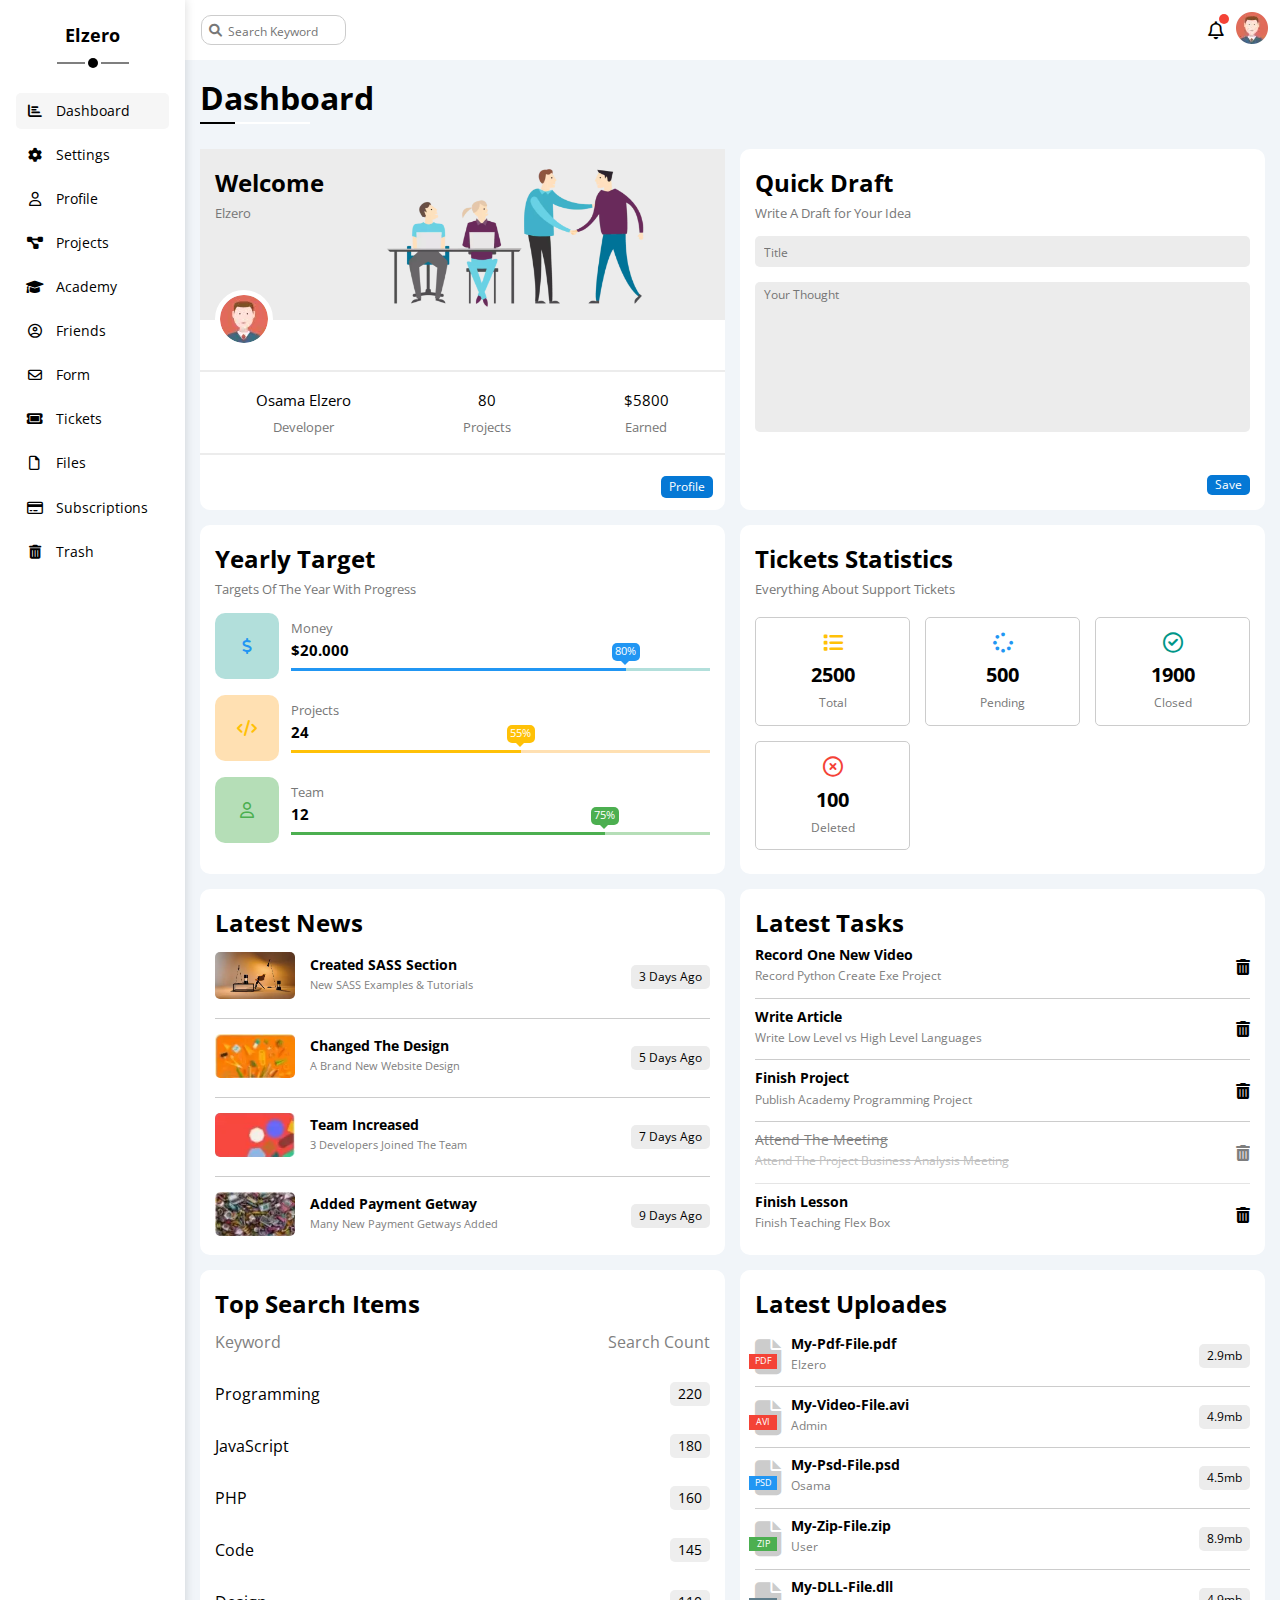
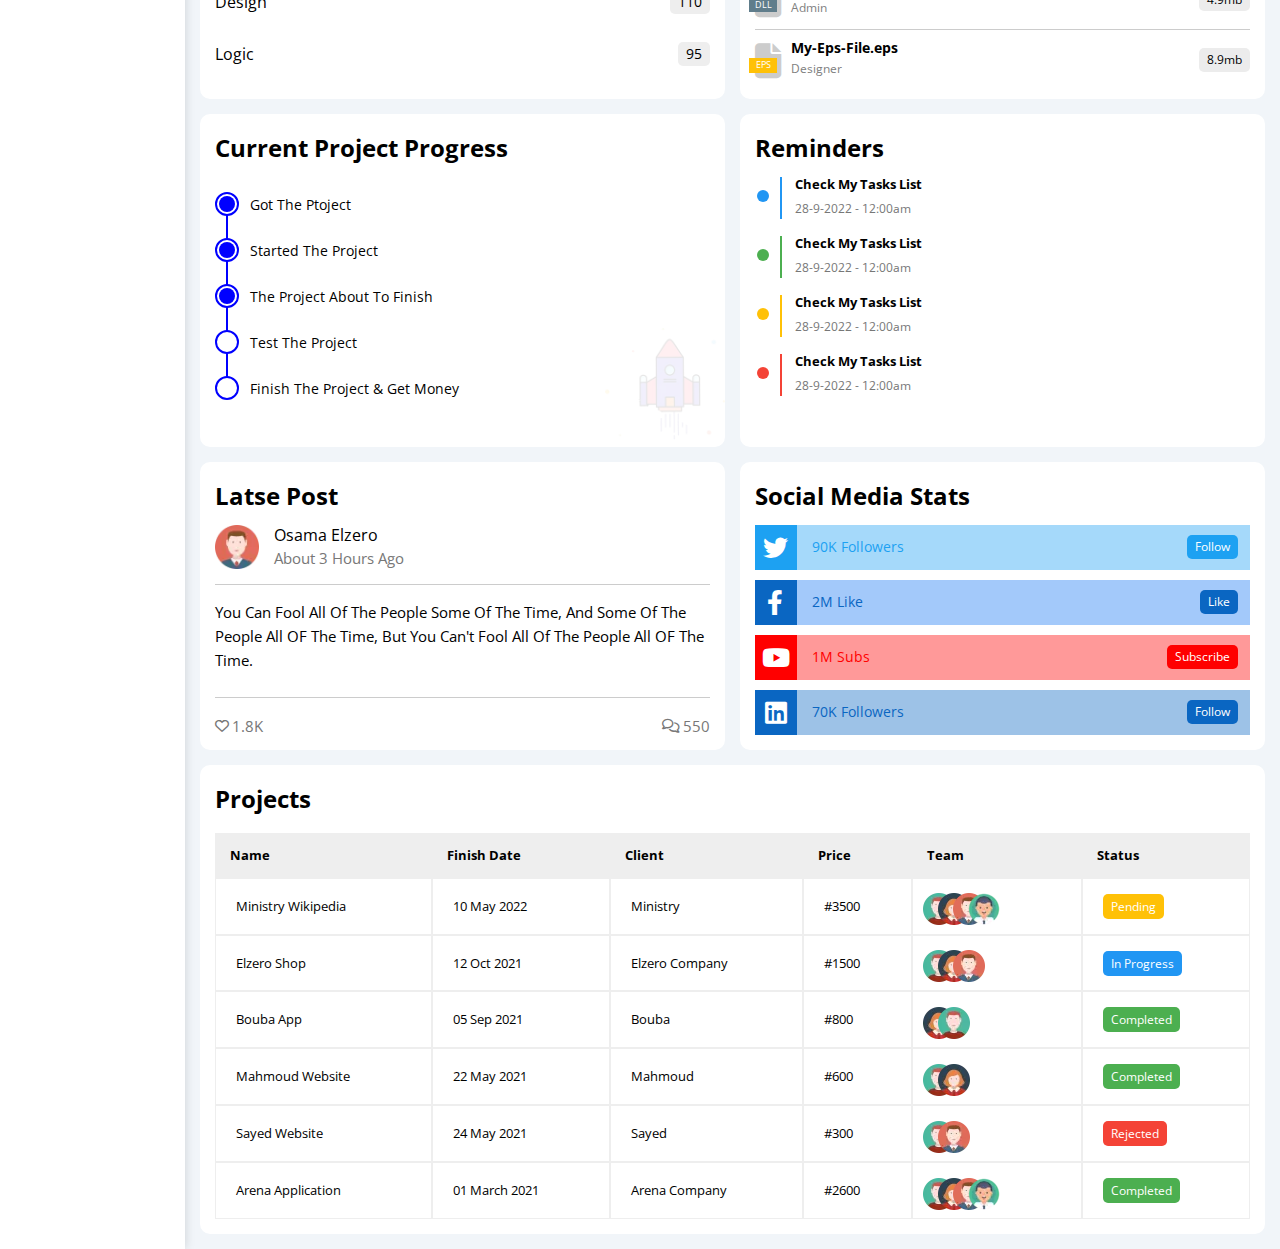
==== index.html @ 7b5e1d6e "Dashboard" ====
<!DOCTYPE html>
<html lang="en">
  <head>
    <meta charset="UTF-8">
    <meta name="description" content="Dashboard">
    <meta name="keywords" content="HTML, CSS">
    <meta name="author" content="Galhoum">
    <meta http-equiv="X-UA-Compatible" content="IE=edge">
    <meta name="viewport" content="width=device-width, initial-scale=1.0">
    <title>Dashboard</title>
    <!-- Render All Elements Normally -->
    <link rel="stylesheet" href="css/normalize.css">
    <!-- Font Awesome Library -->
    <link rel="stylesheet" href="css/all.min.css">
    <!-- Main Template CSS File -->
    <link rel="stylesheet" href="css/main.css">
    <!-- Google Fonts -->
    <link rel="preconnect" href="https://fonts.googleapis.com">
    <link rel="preconnect" href="https://fonts.gstatic.com" crossorigin>
    <link href="https://fonts.googleapis.com/css2?family=Open+Sans:wght@300;500&display=swap" rel="stylesheet">
  </head>
  <body>
    <!-- Start Parent -->
    <section class="parent">
      <div class="side-nav">
        <div class="title">
          <p class="name">Elzero</p>
          <p class="solid-circle"></p>
        </div>
        <ul>
          <li class="active"><a href="index.html"><i class="fa-solid fa-chart-bar fa-fw"></i><span>Dashboard</span></a></li>
          <li><a href="settings.html"><i class="fa-sharp fa-solid fa-gear fa-fw"></i><span>Settings</span></a></li>
          <li><a href="profile.html"><i class="fa-regular fa-user fa-fw"></i><span>Profile</span></a></li>
          <li><a href="projects.html"><i class="fa-solid fa-diagram-project fa-fw"></i><span>Projects</span></a></li>
          <li><a href="courses.html"><i class="fa-solid fa-graduation-cap fa-fw"></i><span>Academy</span></a></li>
          <li><a href="friends.html"><i class="fa-regular fa-circle-user fa-fw"></i><span>Friends</span></a></li>
          <li><a href=""><i class="fa-regular fa-envelope fa-fw"></i><span>Form</span></a></li>
          <li><a href="plans.html"><i class="fa-solid fa-ticket fa-fw"></i><span>Tickets</span></a></li>
          <li><a href="files.html"><i class="fa-regular fa-file fa-fw"></i><span>Files</span></a></li>
          <li><a href=""><i class="fa-regular fa-credit-card fa-fw"></i><span>Subscriptions</span></a></li>
          <li><a href=""><i class="fa-solid fa-trash-can fa-fw"></i><span>Trash</span></a></li>
        </ul>
      </div>
      <div class="content">
        <div class="main-nav">
        <form action="#" method="post">
          <i class="fa-solid fa-magnifying-glass"></i>
          <input type="search" name="search" placeholder="Search Keyword">
        </form>
        <div class="user">
          <i class="fa-regular fa-bell"></i>
          <div class="user-image">
            <a href="profile.html"><img src="images/user-img.webp" alt="user image"></a>
          </div>
        </div>
        </div>
        <div class="main-heading">
          <h1>Dashboard</h1>
          <hr/>
        </div>
        <div class="boxes">
          <div class="box card-one">
            <div class="greeting">
              <div class="box-heading">
                <h2>Welcome</h2>
                <p>Elzero</p>
              </div>
              <div class="greeting-image">
                <img src="images/greeting.webp" alt="greeting image">
              </div>
            </div>
            <div class="details">
              <img src="images/box-user-image.webp" alt="box-user-image">
              <div class="data">
                <div>
                  <p>Osama Elzero</p>
                  <p>Developer</p>
                </div>
                <div>
                  <p>80</p>
                  <p>Projects</p>
                </div>
                <div>
                  <p>$5800</p>
                  <p>Earned</p>
                </div>
              </div>
            </div>
            <a href="#">Profile</a>
          </div>
          <div class="box card-two other-boxes">
            <div class="box-heading">
              <h2>Quick Draft</h2>
              <p>Write A Draft for Your Idea</p>
            </div>
            <form action="#" method="post">
              <input type="text" name="title" placeholder="Title">
              <textarea name="thought" cols="30" rows="7" placeholder="Your Thought"></textarea>
              <input type="submit" value="Save">
            </form>
          </div>
          <div class="box card-three other-boxes">
            <div class="box-heading">
              <h2>Yearly Target</h2>
              <p>Targets Of The Year With Progress</p>
            </div>
            <div class="box one">
              <i class="fa-solid fa-dollar-sign"></i>
              <div class="prog-holder">
                <p>Money</p>
                <p>$20.000</p>
                <div class="progress">
                  <span style="width: 80%" class="bg-blue" data-progress="80%"></span>
                </div>
              </div>
            </div>
            <div class="box two">
              <i class="fa-solid fa-code"></i>
              <div class="prog-holder">
                <p>Projects</p>
                <p>24</p>
                <div class="progress">
                  <span style="width: 55%" class="bg-orange" data-progress="55%"></span>
                </div>
              </div>
            </div>
            <div class="box three">
              <i class="fa-regular fa-user"></i>
              <div class="prog-holder">
                <p>Team</p>
                <p>12</p>
                <div class="progress">
                  <span style="width: 75%" class="bg-green" data-progress="75%"></span>
                </div>
              </div>
            </div>
          </div>
          <div class="box card-four other-boxes">
            <div class="box-heading">
              <h2>Tickets Statistics</h2>
              <p>Everything About Support Tickets</p>
            </div>
            <div class="tickets">
              <div class="ticket">
                <i class="list fa-solid fa-list"></i>
                <p>2500</p>
                <p>Total</p>
              </div>
              <div class="ticket">
                <i class="spinner fa-solid fa-spinner"></i>
                <p>500</p>
                <p>Pending</p>
              </div>
              <div class="ticket">
                <i class="check fa-regular fa-circle-check"></i>
                <p>1900</p>
                <p>Closed</p>
              </div>
              <div class="ticket">
                <i class="xmark fa-regular fa-circle-xmark"></i>
                <p>100</p>
                <p>Deleted</p>
              </div>
            </div>
          </div>
          <div class="box card-five other-boxes">
            <h2>Latest News</h2>
            <div class="new">
              <div class="image-text">
                <div class="new-image">
                  <img src="images/news1.webp" alt="news-image">
                </div>
                <div class="text">
                  <p class="title">Created SASS Section</p>
                  <p class="desc">New SASS Examples & Tutorials</p>
                </div>
              </div>
              <p class="time">3 Days Ago</p>
            </div>
            <div class="new">
              <div class="image-text">
                <div class="new-image">
                  <img src="images/news2.webp" alt="news-image">
                </div>
                <div class="text">
                  <p class="title">Changed The Design</p>
                  <p class="desc">A Brand New Website Design</p>
                </div>
              </div>
              <p class="time">5 Days Ago</p>
            </div>
            <div class="new">
              <div class="image-text">
                <div class="new-image">
                  <img src="images/news3.webp" alt="news-image">
                </div>
                <div class="text">
                  <p class="title">Team Increased</p>
                  <p class="desc">3 Developers Joined The Team</p>
                </div>
              </div>
              <p class="time">7 Days Ago</p>
            </div>
            <div class="new">
              <div class="image-text">
                <div class="new-image">
                  <img src="images/news4.webp" alt="news-image">
                </div>
                <div class="text">
                  <p class="title">Added Payment Getway</p>
                  <p class="desc">Many New Payment Getways Added</p>
                </div>
              </div>
              <p class="time">9 Days Ago</p>
            </div>
          </div>
          <div class="box card-six other-boxes">
            <h2>Latest Tasks</h2>
            <div class="task">
              <div class="text">
                <p class="title">Record One New Video</p>
                <p class="desc">Record Python Create Exe Project</p>
              </div>
              <i class="fa-solid fa-trash-can"></i>
            </div>
            <div class="task">
              <div class="text">
                <p class="title">Write Article</p>
                <p class="desc">Write Low Level vs High Level Languages</p>
              </div>
              <i class="fa-solid fa-trash-can"></i>
            </div>
            <div class="task">
              <div class="text">
                <p class="title">Finish Project</p>
                <p class="desc">Publish Academy Programming Project</p>
              </div>
              <i class="fa-solid fa-trash-can"></i>
            </div>
            <div class="task">
              <div class="text">
                <p class="title">Attend The Meeting</p>
                <p class="desc">Attend The Project Business Analysis Meeting</p>
              </div>
              <i class="fa-solid fa-trash-can"></i>
            </div>
            <div class="task">
              <div class="text">
                <p class="title">Finish Lesson</p>
                <p class="desc">Finish Teaching Flex Box</p>
              </div>
              <i class="fa-solid fa-trash-can"></i>
            </div>
          </div>
          <div class="box card-seven other-boxes">
            <h2>Top Search Items</h2>
            <div class="data">
              <p class="name">Keyword</p>
              <p class="count">Search Count</p>
            </div>
            <div class="data">
              <p class="name">Programming</p>
              <p class="count">220</p>
            </div>
            <div class="data">
              <p class="name">JavaScript</p>
              <p class="count">180</p>
            </div>
            <div class="data">
              <p class="name">PHP</p>
              <p class="count">160</p>
            </div>
            <div class="data">
              <p class="name">Code</p>
              <p class="count">145</p>
            </div>
            <div class="data">
              <p class="name">Design</p>
              <p class="count">110</p>
            </div>
            <div class="data">
              <p class="name">Logic</p>
              <p class="count">95</p>
            </div>
          </div>
          <div class="box card-eight other-boxes">
            <h2>Latest Uploades</h2>
            <div class="upload">
              <div class="file-details">
              <div class="file">
                <span class="bg-red">PDF</span>
                <i class="fa-solid fa-file"></i>
              </div>
              <div class="text">
                <p class="title">My-Pdf-File.pdf</p>
                <p class="desc">Elzero</p>
              </div>
              </div>
              <p class="size">2.9mb</p>
            </div>
            <div class="upload">
              <div class="file-details">
                <div class="file">
                  <span class="bg-red">AVI</span>
                  <i class="fa-solid fa-file"></i>
                </div>
                <div class="text">
                  <p class="title">My-Video-File.avi</p>
                  <p class="desc">Admin</p>
                </div>
              </div>
              <p class="size">4.9mb</p>
            </div>
            <div class="upload">
              <div class="file-details">
                <div class="file">
                  <span class="bg-blue">PSD</span>
                  <i class="fa-solid fa-file"></i>
                </div>
                <div class="text" file-name="PSD">
                  <p class="title">My-Psd-File.psd</p>
                  <p class="desc">Osama</p>
                </div>
              </div>
              <p class="size">4.5mb</p>
            </div>
            <div class="upload">
              <div class="file-details">
                <div class="file">
                  <span class="bg-green">ZIP</span>
                  <i class="fa-solid fa-file"></i>
                </div>
                <div class="text" file-name="ZIP">
                  <p class="title">My-Zip-File.zip</p>
                  <p class="desc">User</p>
                </div>
              </div>
              <p class="size">8.9mb</p>
            </div>
            <div class="upload">
              <div class="file-details">
                <div class="file">
                  <span class="bg-gray">DLL</span>
                  <i class="fa-solid fa-file"></i>
                </div>
                <div class="text" file-name="DLL">
                  <p class="title">My-DLL-File.dll</p>
                  <p class="desc">Admin</p>
                </div>
              </div>
              <p class="size">4.9mb</p>
            </div>
            <div class="upload">
              <div class="file-details">
                <div class="file">
                  <span class="bg-orange">EPS</span>
                  <i class="fa-solid fa-file"></i>
                </div>
                <div class="text" file-name="EPS">
                  <p class="title">My-Eps-File.eps</p>
                  <p class="desc">Designer</p>
                </div>
              </div>
              <p class="size">8.9mb</p>
            </div>
          </div>
          <div class="box card-nine other-boxes">
            <h2>Current Project Progress</h2>
            <ul class="progress">
              <li><span class="color"></span>Got The Ptoject</li>
              <li><span class="color"></span>Started The Project</li>
              <li><span class="color"></span>The Project About To Finish</li>
              <li><span class="animate"></span>Test The Project</li>
              <li>Finish The Project & Get Money</li>
            </ul>
            <img src="images/rocket.webp" alt="Rocket">
          </div>
          <div class="box card-ten other-boxes">
            <h2>Reminders</h2>
            <div class="reminder">
              <h5 class="title">Check My Tasks List</h5>
              <p class="date-time">28-9-2022 - 12:00am</p>
            </div>
            <div class="reminder">
              <h5 class="title">Check My Tasks List</h5>
              <p class="date-time">28-9-2022 - 12:00am</p>
            </div>
            <div class="reminder">
              <h5 class="title">Check My Tasks List</h5>
              <p class="date-time">28-9-2022 - 12:00am</p>
            </div>
            <div class="reminder">
              <h5 class="title">Check My Tasks List</h5>
              <p class="date-time">28-9-2022 - 12:00am</p>
            </div>
          </div>
          <div class="box card-eleven other-boxes">
            <h2>Latse Post</h2>
            <div class="user-details">
              <img src="images/box-user-image.webp" alt="user-image">
              <div class="user-data">
                <p class="name">Osama Elzero</p>
                <p class="published-time">About 3 Hours Ago</p>
              </div>
            </div>
            <div class="post-content">
              You Can Fool All Of The People Some Of The Time, And Some Of The People All OF The Time, But
              You Can't Fool All Of The People All OF The Time.
            </div>
            <div class="post-details">
              <div class="likes">
                <i class="fa-regular fa-heart"></i>
                <span>1.8K</span>
              </div>
              <div class="comments">
                <i class="fa-regular fa-comments"></i>
                <span>550</span>
              </div>
            </div>
          </div>
          <div class="box card-tweleve other-boxes">
            <h2>Social Media Stats</h2>
            <div class="icons">
              <div class="holder">
                <div class="icon">
                  <i class="fa-brands fa-twitter"></i>
                  <span>90K Followers</span>
                </div>
                <a href="https://www.twitter.com" class="bg-twitter">Follow</a>
              </div>
              <div class="holder">
                <div class="icon">
                  <i class="fa-brands fa-facebook-f"></i>
                  <span>2M Like</span>
                </div>
                <a href="https://www.facebook.com" class="bg-fb-linkedin">Like</a>
              </div>
              <div class="holder">
                <div class="icon">
                  <i class="fa-brands fa-youtube"></i>
                  <span>1M Subs</span>
                </div>
                <a href="https://www.youtube.com" class="bg-youtube">Subscribe</a>
              </div>
              <div class="holder">
                <div class="icon">
                  <i class="fa-brands fa-linkedin"></i>
                  <span>70K Followers</span>
                </div>
                <a href="https://www.linkedin.com" class="bg-fb-linkedin">Follow</a>
              </div>
            </div>
          </div>
        </div>
        <div class="last-card">
          <h2>Projects</h2>
          <table>
            <thead>
              <tr>
              <td>Name</td>
              <td>Finish Date</td>
              <td>Client</td>
              <td>Price</td>
              <td>Team</td>
              <td>Status</td>
            </tr>
            </thead>
            <tbody>
              <tr>
                <td>Ministry Wikipedia</td>
                <td>10 May 2022</td>
                <td>Ministry</td>
                <td>#3500</td>
                <td class="team">
                  <img src="images/man2.webp" alt="team-member">
                  <img src="images/woman.webp" alt="team-member">
                  <img src="images/user-img.webp" alt="team-member">
                  <img src="images/man.webp" alt="team-member">
                </td>
                <td><a href="#" class="bg-orange">Pending</a></td>
              </tr>
              <tr>
                <td>Elzero Shop</td>
                <td>12 Oct 2021</td>
                <td>Elzero Company</td>
                <td>#1500</td>
                <td class="team">
                  <img src="images/man2.webp" alt="team-member">
                  <img src="images/woman.webp" alt="team-member">
                  <img src="images/user-img.webp" alt="team-member">
                </td>
                <td><a href="#" class="bg-blue">In Progress</a></td>
              </tr>
              <tr>
                <td>Bouba App</td>
                <td>05 Sep 2021</td>
                <td>Bouba</td>
                <td>#800</td>
                <td class="team">
                  <img src="images/woman.webp" alt="team-member">
                  <img src="images/man2.webp" alt="team-member">
                </td>
                <td><a href="#" class="bg-green">Completed</a></td>
              </tr>
              <tr>
                <td>Mahmoud Website</td>
                <td>22 May 2021</td>
                <td>Mahmoud</td>
                <td>#600</td>
                <td class="team">
                  <img src="images/man2.webp" alt="team-member">
                  <img src="images/woman.webp" alt="team-member">
                </td>
                <td><a href="#" class="bg-green">Completed</a></td>
              </tr>
              <tr>
                <td>Sayed Website</td>
                <td>24 May 2021</td>
                <td>Sayed</td>
                <td>#300</td>
                <td class="team">
                  <img src="images/man2.webp" alt="team-member">
                  <img src="images/user-img.webp" alt="team-member">
                </td>
                <td><a href="#" class="bg-red">Rejected</a></td>
              </tr>
              <tr>
                <td>Arena Application</td>
                <td>01 March 2021</td>
                <td>Arena Company</td>
                <td>#2600</td>
                <td class="team">
                  <img src="images/man2.webp" alt="team-member">
                  <img src="images/woman.webp" alt="team-member">
                  <img src="images/user-img.webp" alt="team-member">
                  <img src="images/man.webp" alt="team-member">
                </td>
                <td><a href="#" class="bg-green">Completed</a></td>
              </tr>
            </tbody>
          </table>
        </div>
      </div>
    </section>
    <!-- End Parent -->
  </body>
</html>
---- css/main.css ----
/* Start Scrollbar Customization */
::-webkit-scrollbar {
  width: 10px;
}
::-webkit-scrollbar-track {
  box-shadow: inset 0 0 5px grey; 
}
::-webkit-scrollbar-thumb {
  background: var(--main-color, #2196f3); 
}
::-webkit-scrollbar-thumb:hover {
  background: var(--main-color-alt, #1787e0); 
}
/* End Scrollbar Customization */
/* Start Global Rules */
:root{
  --main-text-color: #777;
  --main-line-height: 1.6;
  --main-transition: 0.3s;
}
:focus {
  outline: none;
}
::placeholder {
  font-size: 12px;
}
* {
  -webkit-box-sizing: border-box;
  -moz-box-sizing: border-box;
  -ms-box-sizing: border-box;
  -o-box-sizing: border-box;
  box-sizing: border-box;
}
html {
  scroll-behavior: smooth;
}
body {
  font-family: 'Open Sans', sans-serif;
  margin: 0;
}
a {
  text-decoration: none;
}
ul {
  list-style: none;
  padding: 0;
  margin: 0;
}
.bg-orange {
  background-color: #ffc107;
}
.bg-blue {
  background-color: #2196f3;
}
.bg-dark-blue {
  background-color: #2196f3;
}
.bg-green {
  background-color: #4caf50;
}
.bg-light-green {
  background-color: #8bc34a;
}
.bg-red {
  background-color: #f44336;
}
.bg-gray {
  background-color: #607d8b;
}
.bg-fb-linkedin {
  background-color: #0a66c2;
}
.bg-twitter {
  background-color: #1da1f2;;
}
.bg-youtube,
.bg-dark-red {
  background-color: #ff0000;
}
/* End Global Rules */
/* Start Toggle Button */
.toggle {
  cursor: pointer;
  display: inline-block;
}

.toggle-switch {
  display: inline-block;
  background-color: #ccc;
  border-radius: 16px;
  width: 60px;
  height: 25px;
  position: relative;
  vertical-align: middle;
  transition: background-color 0.25s;
}

.toggle-switch:before,
.toggle-switch:after {
  content: "";
}

.toggle-switch:before {
  display: block;
  background: linear-gradient(to bottom, #fff 0%, #eee 100%);
  border-radius: 50%;
  box-shadow: 0 0 0 1px rgba(0, 0, 0, 0.25);
  width: 17px;
  height: 17px;
  position: absolute;
  top: 4px;
  left: 4px;
  transition: left 0.25s;
}

.toggle:hover .toggle-switch:before {
  background: linear-gradient(to bottom, #fff 0%, #fff 100%);
  box-shadow: 0 0 0 1px rgba(0, 0, 0, 0.5);
}

.toggle-checkbox:checked+.toggle-switch {
  background: #0578d5;
}

.toggle-checkbox:checked+.toggle-switch:before {
  left: 40px;
}

.toggle-checkbox {
  position: absolute;
  visibility: hidden;
}

.toggle-switch .on {
  position: absolute;
  top: 7px;
  left: 6px;
  font-size: 12px;
  background-color: transparent;
}
.toggle-switch .off {
  position: absolute;
  top: 6px;
  right: 8px;
  font-size: 14px;
  background-color: transparent;
  z-index:0;
}
/* End Toggle Button */
/* Start Components */
.main-heading {
  margin: 20px 15px;
}
.main-heading h1 {
  margin: 0;
}
.main-heading hr {
  position: relative;
  margin: 5px 0 25px;
  width: 110px;
  height: 2px;
  border: none;
  background-color: white;
}
.main-heading hr::before {
  content: '';
  position: absolute;
  top: 0;
  left: 0;
  width: 35px;
  height: inherit;
  background-color: black;
}
.box-heading h2 {
  margin: 0;
}
.box-heading p {
  margin: 10px 0 0;
  font-size: 13px;
  color: var(--main-text-color, #777);
}
.other-boxes h2 {
  margin: 0;
}
/* End Components */
.parent {
  display: flex;
  justify-content: center;
}
/* Start Side Navigation */
.parent .side-nav {
  min-width: 185px;
  background-color: white;
  box-shadow: 0 0 10px rgb(0 0 0 / 15%);
  z-index: 1;
}
@media (max-width: 767px) {
  .parent .side-nav {
    min-width: 60px;
  }
}
.parent .side-nav .title {
  margin: 25px auto;
}
@media (max-width: 767px) {
  .parent .side-nav .title {
    margin: 10px auto 15px;
  }
}
.parent .side-nav .title .name {
  display: flex;
  justify-content: center;
  align-items: center;
  font-size: 18px;
  font-weight: bold;
  margin: 0;
}
@media (max-width: 767px) {
  .parent .side-nav .title .name {
    font-size: 14px;
  }
}
.parent .side-nav .title .solid-circle {
  position: relative;
  width: 10px;
  height: 10px;
  border-radius: 50%;
  background-color: black;
  margin: 12px auto 0;
}
.parent .side-nav .solid-circle::before,
.parent .side-nav .solid-circle::after {
  content: '';
  position: absolute;
  top: 50%;
  transform: translateY(-50%); 
  width: 28px;
  height: 1px;
  background-color: black;
}
.parent .side-nav .solid-circle::before {
  left: -31px;
}
.parent .side-nav .solid-circle::after {
  left: 13px;
}
@media (max-width: 767px) {
  .parent .side-nav .solid-circle,
  .parent .side-nav .solid-circle::before,
  .parent .side-nav .solid-circle::after {
    display: none;
  }
}
.parent .side-nav ul li {
  display: flex;
  justify-content: flex-start;
  align-items: center;
  font-size: 14px;
  padding: 10px;
  margin: 8px 16px;
  border-radius: 5px;
  transition: var(--main-transition, 0.3s);
}
@media (max-width: 767px) {
  .parent .side-nav ul li {
    justify-content: center;
    margin: 8px;
  }
  .parent .side-nav ul li:nth-child(8),
  .parent .side-nav ul li:nth-child(11) {
    display: none;
  }
}
.parent .side-nav ul .active {
  background-color: #f6f6f6;
}
.parent .side-nav ul li a {
  width: 100%;
  color: black;
}
.parent .side-nav ul li:hover {
  background-color: #f6f6f6;
}
.parent .side-nav ul li a i {
  margin-right: 12px;
}
@media (max-width: 767px) {
  .parent .side-nav ul li a i {
    margin: 0;
  }
  .parent .side-nav ul li a span {
    display: none;
  }
}
/* End Side Navigation */
.parent .content {
  flex: 1;
  background-color: #f1f5f9;
}
/* Start Main Nivaigation */
.parent .content .main-nav {
  display: flex;
  justify-content: space-between;
  align-items: center;
  height: 60px;
  background-color: white;
}
.parent .content .main-nav form {
  display: flex;
  justify-content: center;
  align-items: center;
  position: relative;
  width: fit-content;
  height: fit-content;
  border: none;
  margin-left: 16px;
}
.parent .content .main-nav form i {
  position: absolute;
  top: 50%;
  transform: translateY(-50%);
  left: 8px;
  font-size: 13px;
  color: var(--main-text-color, #777)
}
.parent .content .main-nav form input {
  width: 145px;
  padding: 5px 5px 5px 26px;
  caret-color: black;
  border-radius: 10px;
  border: 1px solid #ccc;
  background-color: transparent;
  transition: var(--main-transition, 0.3s);
}
.parent .content .main-nav form input:focus {
  outline: none;
  width: 180px;
}
.parent .content .main-nav form input:focus::placeholder {
  color: transparent;
}
.parent .content .main-nav .user {
  display: flex;
  justify-content: space-between;
  align-items: center;
  gap: 12px;
  position: relative;
  height: 60px;
  margin-right: 12px;
}
.parent .content .main-nav .user::before {
  content: '';
  position: absolute;
  top: 14px;
  left: 11px;
  width: 10px;
  height: 10px;
  border-radius: 5px;
  background-color: #f44336;
}
.parent .content .main-nav .user i {
  font-size: 18px;
}
/* Start Main Nivaigation */
/* Start Boxes */
.parent .content .boxes {
  display: grid;
  grid-template-columns: repeat(auto-fill, minmax(350px, 1fr));
  gap: 15px;
  margin: 0 15px 15px;
}
@media (max-width: 500px) {
  .parent .content .boxes {
    grid-template-columns: repeat(auto-fill, minmax(250px, 1fr));
    gap: 10px;
    margin: 0 10px;
  }
}
.parent .content .boxes .box {
  position: relative;
  border-radius: 10px;
  background-color: white;
}
.parent .content .boxes .other-boxes {
  padding: 20px 15px 15px;
}
.parent .content .boxes .card-one .greeting {
  display:flex;
  padding: 20px 0 0 15px;
  background-color: #ececec;
}
.parent .content .boxes .card-one .greeting .box-heading {
  width: 150px;
}
@media (max-width: 767px) {
  .parent .content .boxes .card-one .greeting .box-heading p {
    margin-bottom: 40px;
  }
}
.parent .content .boxes .card-one .greeting .greeting-image {
  flex: 1;
  margin-top: -15px;
}
.parent .content .boxes .card-one .greeting .greeting-image img {
  width: 300px;
  max-width: 100%;
}
@media (max-width: 767px) {
  .parent .content .boxes .card-one .greeting .greeting-image img {
    display: none;
  }
}
.parent .content .boxes .card-one .details {
  position: relative;
}
.parent .content .boxes .card-one .details img {
  position: absolute;
  top: -80px;
  left: 15px;
  border: 5px solid white;
  border-radius: 50%;
}
@media (max-width: 767px) {
  .parent .content .boxes .card-one .details img {
    left: 50%;
    transform: translateX(-50%);
  }
}
.parent .content .boxes .card-one .details .data {
  display: flex;
  justify-content: space-around;
  align-items: center;
  padding: 10px 0;
  margin: 50px 0 55px;
  border-top: 2px solid #ececec;
  border-bottom: 2px solid #ececec;
}
@media (max-width: 767px) {
  .parent .content .boxes .card-one .details .data {
    flex-direction: column;
  }
}
.parent .content .boxes .card-one .details .data  div {
  text-align: center;
}
.parent .content .boxes .card-one .details .data  div p:first-child {
  font-size: 15px;
  margin: 10px 0 0;
}
.parent .content .boxes .card-one .details .data  div p:last-child {
  font-size: 13px;
  color: #777;
  margin: 10px 0 8px;
}
.parent .content .boxes .card-one a {
  position: absolute;
  bottom: 12px;
  right: 12px;
  padding: 4px 8px;
  font-size: 12px;
  border-radius: 5px;
  color: white;
  background-color: #0578d5;
}
.parent .content .boxes .card-two form {
  margin: 15px 0;
}
.parent .content .boxes .card-two form input[type="text"],
.parent .content .boxes .card-two form textarea {
  width: 100%;
  padding: 5px 8px;
  margin-bottom: 15px;
  color: black;
  background-color: #ececec;
  outline: none;
  border-radius: 5px;
  border: 1px solid transparent;
}
.parent .content .boxes .card-two form textarea {
  height: 150px;
  resize: none;
}
.parent .content .boxes .card-two form input[type="submit"] {
  position: absolute;
  bottom: 15px;
  right: 15px;
  font-size: 12px;
  padding: 2px 7px;
  color: white;
  background-color: #0578d5;
  border-radius: 5px;
  border: 1px solid transparent;
}
.parent .content .boxes .card-three .box {
  display: flex;
  justify-content: space-between;
  align-items: center;
  gap: 12px;
  margin: 16px 0;
}
.parent .content .boxes .card-three .one {
  margin: 20px 0 16;
}
.parent .content .boxes .card-three .box i {
  border-radius: 10px;
}
.parent .content .boxes .card-three .one i {
  padding: 25px 27px;
  color: #2196f3;
  background-color:#0096884d;
}
.parent .content .boxes .card-three .two i {
  padding: 25px 22px;
  color: #ffc107;
  background-color:#ff98004d;
}
.parent .content .boxes .card-three .three i {
  padding: 25px 25px;
  color: #4caf50;
  background-color: #4caf5069;
}
.parent .content .boxes .card-three .box .prog-holder {
  flex: 1;
}
.parent .content .boxes .card-three .box .prog-holder p:first-of-type {
  margin: 0;
  font-size: 13px;
  color: var(--main-text-color, #777);
}
.parent .content .boxes .card-three .box .prog-holder p:last-of-type {
  margin: 6px 0 0;
  font-size: 15px;
  font-weight: bold;
}
.parent .content .boxes .card-three .box .prog-holder .progress {
  height: 3px;
  margin: 8px 0 0;
}
.parent .content .boxes .card-three .one .prog-holder .progress {
  background-color: #0096884d;
}
.parent .content .boxes .card-three .two .prog-holder .progress {
  background-color: #ff98004d;
}
.parent .content .boxes .card-three .three .prog-holder .progress {
  background-color: #4caf5069;
}
.parent .content .boxes .card-three .box .prog-holder .progress span {
  position: relative;
  display: block;
  height: 100%;
}
.parent .content .boxes .card-three .box .prog-holder .progress span::before {
  content: attr(data-progress);
  position: absolute;
  top: -25px;
  left: calc(100% - 14px);
  width: 20px;
  height: 12px;
  padding: 2px 5px 4px 3px;
  color: white;
  text-align: center;
  font-size: 11px;
  border-radius: 5px;
}
.parent .content .boxes .card-three .one .prog-holder .progress span::before {
  background-color: #2196f3;
}
.parent .content .boxes .card-three .two .prog-holder .progress span::before {
  background-color: #ffc107;
}
.parent .content .boxes .card-three .three .prog-holder .progress span::before {
  background-color: #4caf50;
}
.parent .content .boxes .card-three .box .prog-holder .progress span::after {
  content: '';
  position: absolute;
  top: -11px;
  left: calc(100% - 9px);
  border: 8px solid transparent;
}
.parent .content .boxes .card-three .one .prog-holder .progress span::after {
  border-top-color: #2196f3;
}
.parent .content .boxes .card-three .two .prog-holder .progress span::after {
  border-top-color: #ffc107;
}
.parent .content .boxes .card-three .three .prog-holder .progress span::after {
  border-top-color: #4caf50;
}
.parent .content .boxes .card-four .tickets {
  display: grid;
  grid-template-columns: repeat(auto-fill, minmax(150px, 1fr));
  gap: 15px;
  margin-top: 20px;
}
.parent .content .boxes .card-four .tickets .ticket {
  border-radius: 5px;
  border: 1px solid #ccc;
  text-align: center;
  padding: 15px 0;
}
.parent .content .boxes .card-four .tickets .ticket i {
  font-size: 20px;
}
.parent .content .boxes .card-four .tickets .ticket .list {
  color: #ffc107;
}
.parent .content .boxes .card-four .tickets .ticket .spinner {
  color: #2196f3;
}
.parent .content .boxes .card-four .tickets .ticket .check {
  color: #009688;
}
.parent .content .boxes .card-four .tickets .ticket .xmark {
  color: #f44336;
}
.parent .content .boxes .card-four .tickets .ticket p:first-of-type {
  margin: 10px 0;
  font-size: 20px;
  font-weight: bold;
}
.parent .content .boxes .card-four .tickets .ticket p:last-of-type {
  margin: 0;
  font-size: 12px;
  color: var(--main-text-color, #777);
}
@media (max-width: 767px) {
  .parent .content .boxes .card-five {
    text-align: center;
  }
}
.parent .content .boxes .card-five .new {
  display: flex;
  justify-content: space-between;
  align-items: center;
  padding: 15px 0;
  border-bottom: 1px solid #ccc;
}
@media (max-width: 767px) {
  .parent .content .boxes .card-five .new {
    flex-direction: column;
  }
}
.parent .content .boxes .card-five .new:last-child {
  padding:15px 0 0;
  border-bottom: none;
}
.parent .content .boxes .card-five .new .image-text {
  display: flex;
  justify-content: space-between;
  align-items: center;
  gap: 15px;
}
@media (max-width: 767px) {
  .parent .content .boxes .card-five .new .image-text {
    flex-direction: column;
  }
}
@media (max-width: 767px) {
  .parent .content .boxes .card-five .new .new-image {
    margin: 5px 0 0;
  }
}
.parent .content .boxes .card-five .new .new-image img {
  width: 80px;
  height:48;
  max-width: 100%;
  border-radius: 5px;
}
@media (max-width:767px) {
  .parent .content .boxes .card-five .new .text {
    margin: 0 auto;
  }
}
.parent .content .boxes .card-five .new .text .title {
  margin: -5px 0 6px;
  font-size: 14px;
  font-weight: bold;
}
.parent .content .boxes .card-five .new .text .desc {
  margin: 0;
  font-size: 11px;
  color: gray;
}
@media (max-width: 767px) {
  .parent .content .boxes .card-five .new .text .desc {
    margin-top: 8px;
  }
}
.parent .content .boxes .card-five .new .time {
  font-size: 12px;
  padding: 5px 8px;
  border-radius: 5px;
  background-color: #ececec;
}
.parent .content .boxes .card-six .task {
  display: flex;
  justify-content: space-between;
  align-items: center;
  padding: 15px 0;
  border-bottom: 1px solid #ccc;
}
.parent .content .boxes .card-six .task:first-child {
  padding: 20px 0 15px;
}
.parent .content .boxes .card-six .task:last-child {
  padding: 15px 0 0;
  border-bottom: none;
}
.parent .content .boxes .card-six .task .text .title {
  margin: -5px 0 6px;
  font-size: 14px;
  font-weight: bold;
}
.parent .content .boxes .card-six .task .text .desc {
  margin: 0;
  font-size: 12px;
  color: gray;
}
.parent .content .boxes .card-six .task:nth-child(5) {
  opacity: 0.5;
}
.parent .content .boxes .card-six .task:nth-child(5) .text .title {
  font-weight: normal;
}
.parent .content .boxes .card-six .task:nth-child(5) .text .title,
.parent .content .boxes .card-six .task:nth-child(5) .text .desc {
  text-decoration: line-through;
}
.parent .content .boxes .card-seven .data {
  display: flex;
  justify-content: space-between;
  align-items: center;
}
.parent .content .boxes .card-seven .data:first-of-type .name,
.parent .content .boxes .card-seven .data:first-of-type .count {
  color: gray;
}
.parent .content .boxes .card-seven .data:not(:first-of-type) .count {
  padding: 4px 8px;
  background-color: #eee;
  border-radius: 5px;
  font-size: 14px;
}
.parent .content .boxes .card-eight .upload {
  display: flex;
  justify-content: space-between;
  align-items: center;
  padding: 6px 0;
  border-bottom: 1px solid #ccc;
}
.parent .content .boxes .card-eight .upload:first-of-type {
  padding: 15px 0 6px;
}
.parent .content .boxes .card-eight .upload:last-of-type {
  padding: 6px 0 0;
  border-bottom: none;
}
.parent .content .boxes .card-eight .upload .file-details {
  display: flex;
  justify-content: space-between;
  align-items: center;
  gap: 10px;
}
.parent .content .boxes .card-eight .upload .file-details .file {
  position: relative;
}
.parent .content .boxes .card-eight .upload .file-details .file span {
  position: absolute;
  bottom: 5px;
  left: -6px;
  width: 28px;
  padding: 2px 0;
  text-align: center;
  font-size: 9px;
  color: white;
}
.parent .content .boxes .card-eight .upload .file i {
  color: #ccc;
  font-size: 35px;
}
.parent .content .boxes .card-eight .upload .text .title {
  margin: -5px 0 6px;
  font-size: 14px;
  font-weight: bold;
}
.parent .content .boxes .card-eight .upload .text .desc {
  margin: 0;
  font-size: 12px;
  color: gray;
}
.parent .content .boxes .card-eight .upload .size {
  font-size: 12px;
  padding: 5px 8px;
  border-radius: 5px;
  background-color: #ececec;
}
.parent .content .boxes .card-nine {
  position: relative;
  overflow: hidden;
}
.parent .content .boxes .card-nine img {
  position: absolute;
  bottom: 5px;
  right: 0px;
  width: 120px;
  max-width: 100%;
  opacity: 0.1;
}
.parent .content .boxes .card-nine .progress {
  margin: 20px;
}
.parent .content .boxes .card-nine .progress li {
  position: relative;
  padding: 15px;
  font-size: 14px;
}
.parent .content .boxes .card-nine .progress li .color {
  display: block;
  position: absolute;
  top: 14px;
  left: -16px;
  width: 16px;
  height: 16px;
  border-radius: 50%;
  background-color: blue;
}
.parent .content .boxes .card-nine .progress li .animate {
  display: block;
  position: absolute;
  top: 14px;
  left: -16px;
  width: 16px;
  height: 16px;
  border-radius: 50%;
  animation: 0.8s light-dark-light infinite alternate;
}
@keyframes light-dark-light {
  from {
    background-color: blue;
  }
  to {
    background-color: white;
  }
}
.parent .content .boxes .card-nine .progress li::before {
  content: '';
  position: absolute;
  top: 10px;
  left: -20px;
  width: 20px;
  height: 20px;
  border: 2px solid blue;
  border-radius: 50%;
  background-color: white;
}
.parent .content .boxes .card-nine .progress li:not(:last-child)::after {
  content: '';
  position: absolute;
  top: 33px;
  left: -9px;
  width: 2px;
  height: 24px;
  background-color: blue;
}
.parent .content .boxes .card-ten .reminder {
  position: relative;
  margin-left: 40px;
}
.parent .content .boxes .card-ten .reminder::before {
  content: '';
  position: absolute;
  top: 0;
  left: -15px;
  width: 2px;
  height: 42px;
  background-color: blue;
}
.parent .content .boxes .card-ten .reminder::after {
  content: '';
  position: absolute;
  top: 50%;
  transform: translateY(-50%);
  left: -38px;
  width: 12px;
  height: 12px;
  border-radius: 50%;
  background-color: blue;
}
.parent .content .boxes .card-ten .reminder:first-of-type::before,
.parent .content .boxes .card-ten .reminder:first-of-type::after {
  background-color: #2196f3;
}
.parent .content .boxes .card-ten .reminder:nth-child(3)::before,
.parent .content .boxes .card-ten .reminder:nth-child(3)::after {
  background-color: #4caf50;
}
.parent .content .boxes .card-ten .reminder:nth-child(4)::before,
.parent .content .boxes .card-ten .reminder:nth-child(4)::after {
  background-color: #ffc107;
}
.parent .content .boxes .card-ten .reminder:last-of-type::before,
.parent .content .boxes .card-ten .reminder:last-of-type::after {
  background-color: #f44336;
}
.parent .content .boxes .card-ten .reminder .title {
  margin: 15px 0 0;
}
.parent .content .boxes .card-ten .reminder .date-time {
  font-size: 12px;
  margin: 10px 0 20px;
  color: var(--main-text-color, #777);
}
.parent .content .boxes .card-eleven .user-details {
  display: flex;
  align-items: center;
  gap: 15px;
  margin: 15px 0;
  border-bottom: 1px solid #ccc;
  padding-bottom: 15px;
}
.parent .content .boxes .card-eleven .user-details img {
  width: 44px;
  height: 44px;
}
.parent .content .boxes .card-eleven .user-details .user-data {
  flex: 1;
}
.parent .content .boxes .card-eleven .user-details .user-data .name {
  margin: 0;
}
.parent .content .boxes .card-eleven .user-details .user-data .published-time {
  font-size: 15px;
  margin: 6px 0 0;
  color: var(--main-text-color, #777);
}
.parent .content .boxes .card-eleven .post-content {
  font-size: 15px;
  line-height: 1.6;
  padding-bottom: 25px;
  border-bottom: 1px solid #ccc;
}
.parent .content .boxes .card-eleven .post-details {
  display: flex;
  justify-content: space-between;
  align-items: center;
  margin: 15px 0 0;
  color: var(--main-text-color, #777);
  font-size: 15px;
}
.parent .content .boxes .card-eleven .post-details i {
  font-size: 14px;
}
.parent .content .boxes .card-eleven .post-details .likes,
.parent .content .boxes .card-eleven .post-details .comments {
  display: flex;
  align-items: center;
  gap: 3px;
  margin-top: 5px;
}
.parent .content .boxes .card-tweleve .icons {
  margin: 15px 0 0;
}
.parent .content .boxes .card-tweleve .icons .holder {
  display: flex;
  justify-content: space-between;
  align-items: center;
  margin-bottom: 10px;
  background-color: #ccc;
  margin-bottom: 10px;
}
.parent .content .boxes .card-tweleve .icons .holder:last-child  {
  margin-bottom: 0;
}
.parent .content .boxes .card-tweleve .icons .holder:first-child {
  background-color: rgb( 29 161 242 / 40%);
}
.parent .content .boxes .card-tweleve .icons .holder:nth-child(2) {
  background-color: rgb(24 119 242 / 40%);
}
.parent .content .boxes .card-tweleve .icons .holder:nth-child(3)  {
  background-color: rgb(255 0 0 / 40%);
}
.parent .content .boxes .card-tweleve .icons .holder:last-child {
  background-color: rgb(10 102 194 / 40%);
}
.parent .content .boxes .card-tweleve .icons .holder .icon {
  display: flex;
  justify-content: space-between;
  align-items: center;
  gap: 15px;
}
.parent .content .boxes .card-tweleve .icons .holder .icon i {
  color: white;
  font-size: 25px;
  width: 42px;
  height: 45px;
  transition: var(--main-transition, 0.3s);
}
.parent .content .boxes .card-tweleve .icons .holder:hover .icon i {
  transform: rotate(10deg);
}
.parent .content .boxes .card-tweleve .icons .holder:first-child .icon i {
  padding: 10px 8px;
  background-color: #1da1f2;
}
.parent .content .boxes .card-tweleve .icons .holder:nth-child(2) .icon i {
  padding: 10px 12px;
  background-color: #0a66c2;
}
.parent .content .boxes .card-tweleve .icons .holder:nth-child(3) .icon i {
  padding: 10px 7px;
  background-color: #ff0000;
}
.parent .content .boxes .card-tweleve .icons .holder:last-child .icon i {
  padding: 10px;
  background-color: #0a66c2;
}
.parent .content .boxes .card-tweleve .icons .holder .icon span {
  font-size: 14px;
}
.parent .content .boxes .card-tweleve .icons .holder:first-child .icon span {
  color: #1da1f2;
}
.parent .content .boxes .card-tweleve .icons .holder:nth-child(2) .icon span {
  color: #0a66c2;
}
.parent .content .boxes .card-tweleve .icons .holder:nth-child(3) .icon span {
  color: #ff0000;
}
.parent .content .boxes .card-tweleve .icons .holder:last-child .icon span {
  color: #0a66c2;
}
.parent .content .boxes .card-tweleve .icons .holder a {
  color:white;
  font-size: 12px;
  padding: 5px 8px;
  margin-right: 12px;
  border-radius: 5px;
}
.parent .content .last-card {
  display: grid;
  grid-template-columns: minmax(250px, 1fr);
  padding: 20px 15px 15px;
  margin: 15px;
  overflow-x: auto;
  border-radius: 10px;
  background-color: white;
}
@media (max-width: 767px) {
  .parent .content .last-card {
    margin: 15px 10px;
  }
}
.parent .content .last-card h2 {
  margin: 0;
}
.parent .content .last-card table {
  width: 100%;
  font-size: 13px;
  margin-top: 20px;
  border-spacing: 0;
}
.parent .content .last-card table thead tr td {
  font-weight: bold;
  padding: 15px;
  text-align: left;
  border-spacing: 0;
  background-color: #eee;
}
.parent .content .last-card table tbody tr td {
  padding: 20px;
  text-align: left;
  border: 1px solid #eee;
  background-color: #fff;
}
.parent .content .last-card table tbody tr .team {
  position: relative;
  padding-right: 100px;
}
.parent .content .last-card table tbody tr .team img {
  position: absolute;
  max-width: 100%;
  bottom: calc(50% - 35px);
  transform: translateY(-50%);
}
.parent .content .last-card table tbody tr .team img:hover {
  z-index: 100;
  cursor: pointer;
}
.parent .content .last-card table tbody tr .team img:first-of-type {
  left: 10px;
}
.parent .content .last-card table tbody tr .team img:nth-child(2) {
  left: 25px;
}
.parent .content .last-card table tbody tr .team img:nth-child(3) {
  left: 40px;
}
.parent .content .last-card table tbody tr .team img:nth-child(4) {
  left: 55px;
}
.parent .content .last-card table tbody tr td a {
  color: white;
  padding: 4px 8px;
  border-radius: 5px;
  font-size: 12px;
}
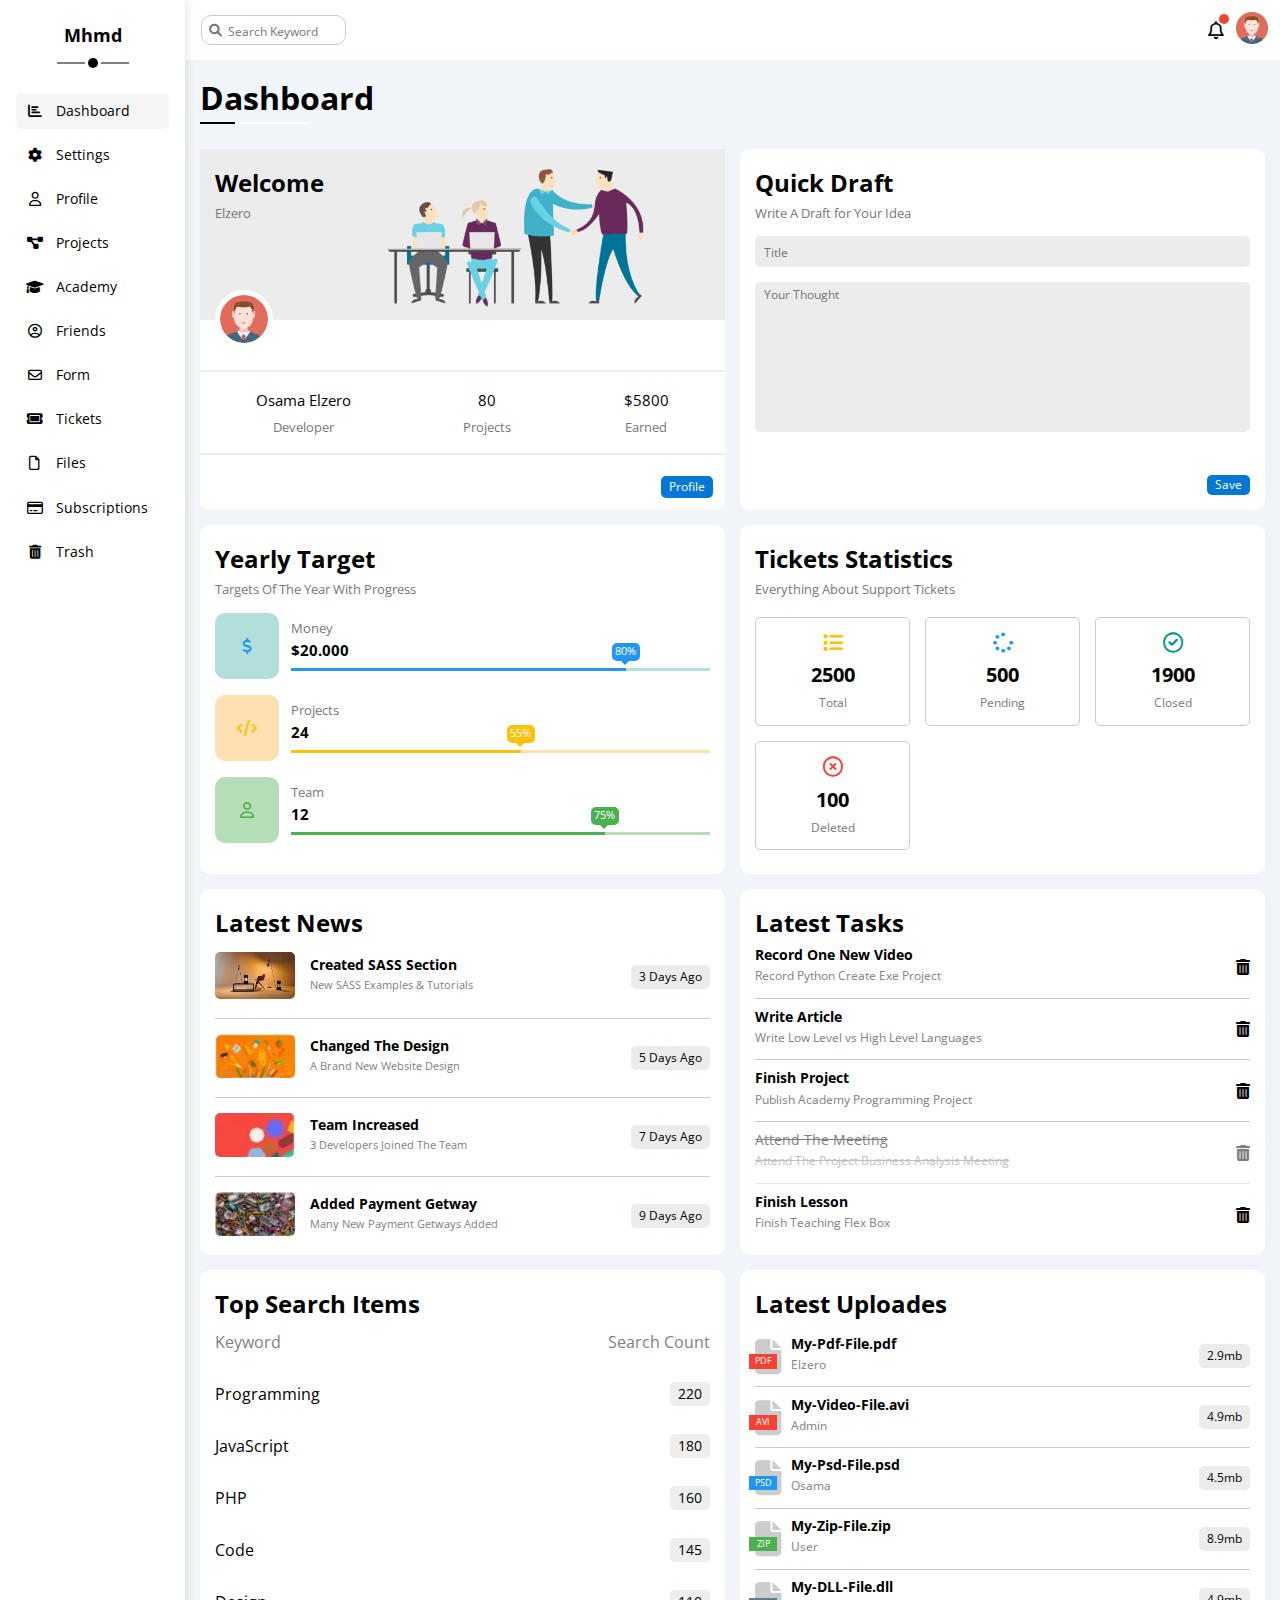
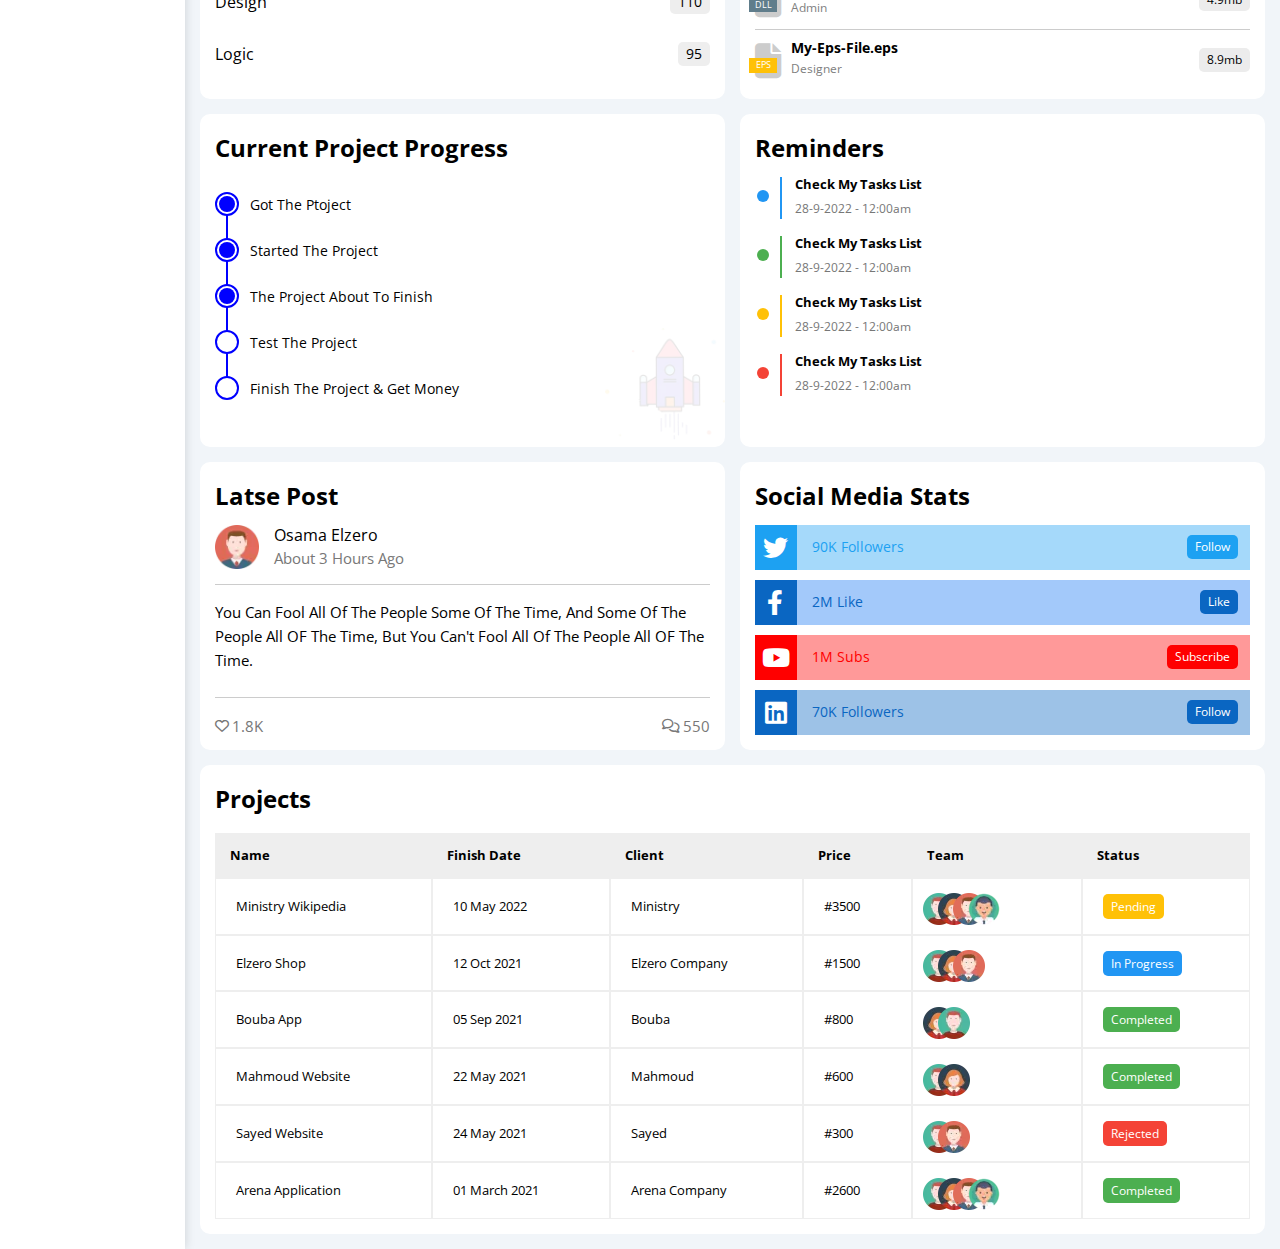
==== commit 3374463b: "Update index.html" ====
--- a/index.html
+++ b/index.html
@@ -24,7 +24,7 @@
     <section class="parent">
       <div class="side-nav">
         <div class="title">
-          <p class="name">Elzero</p>
+          <p class="name">Mhmd</p>
           <p class="solid-circle"></p>
         </div>
         <ul>
@@ -544,4 +544,4 @@
     </section>
     <!-- End Parent -->
   </body>
-</html>+</html>
--- a/css/main.css
+++ b/css/main.css
@@ -1058,6 +1058,7 @@
 }
 .parent .content .last-card table {
   width: 100%;
+  min-width: 784px;
   font-size: 13px;
   margin-top: 20px;
   border-spacing: 0;
@@ -1106,4 +1107,4 @@
   padding: 4px 8px;
   border-radius: 5px;
   font-size: 12px;
-}+}
